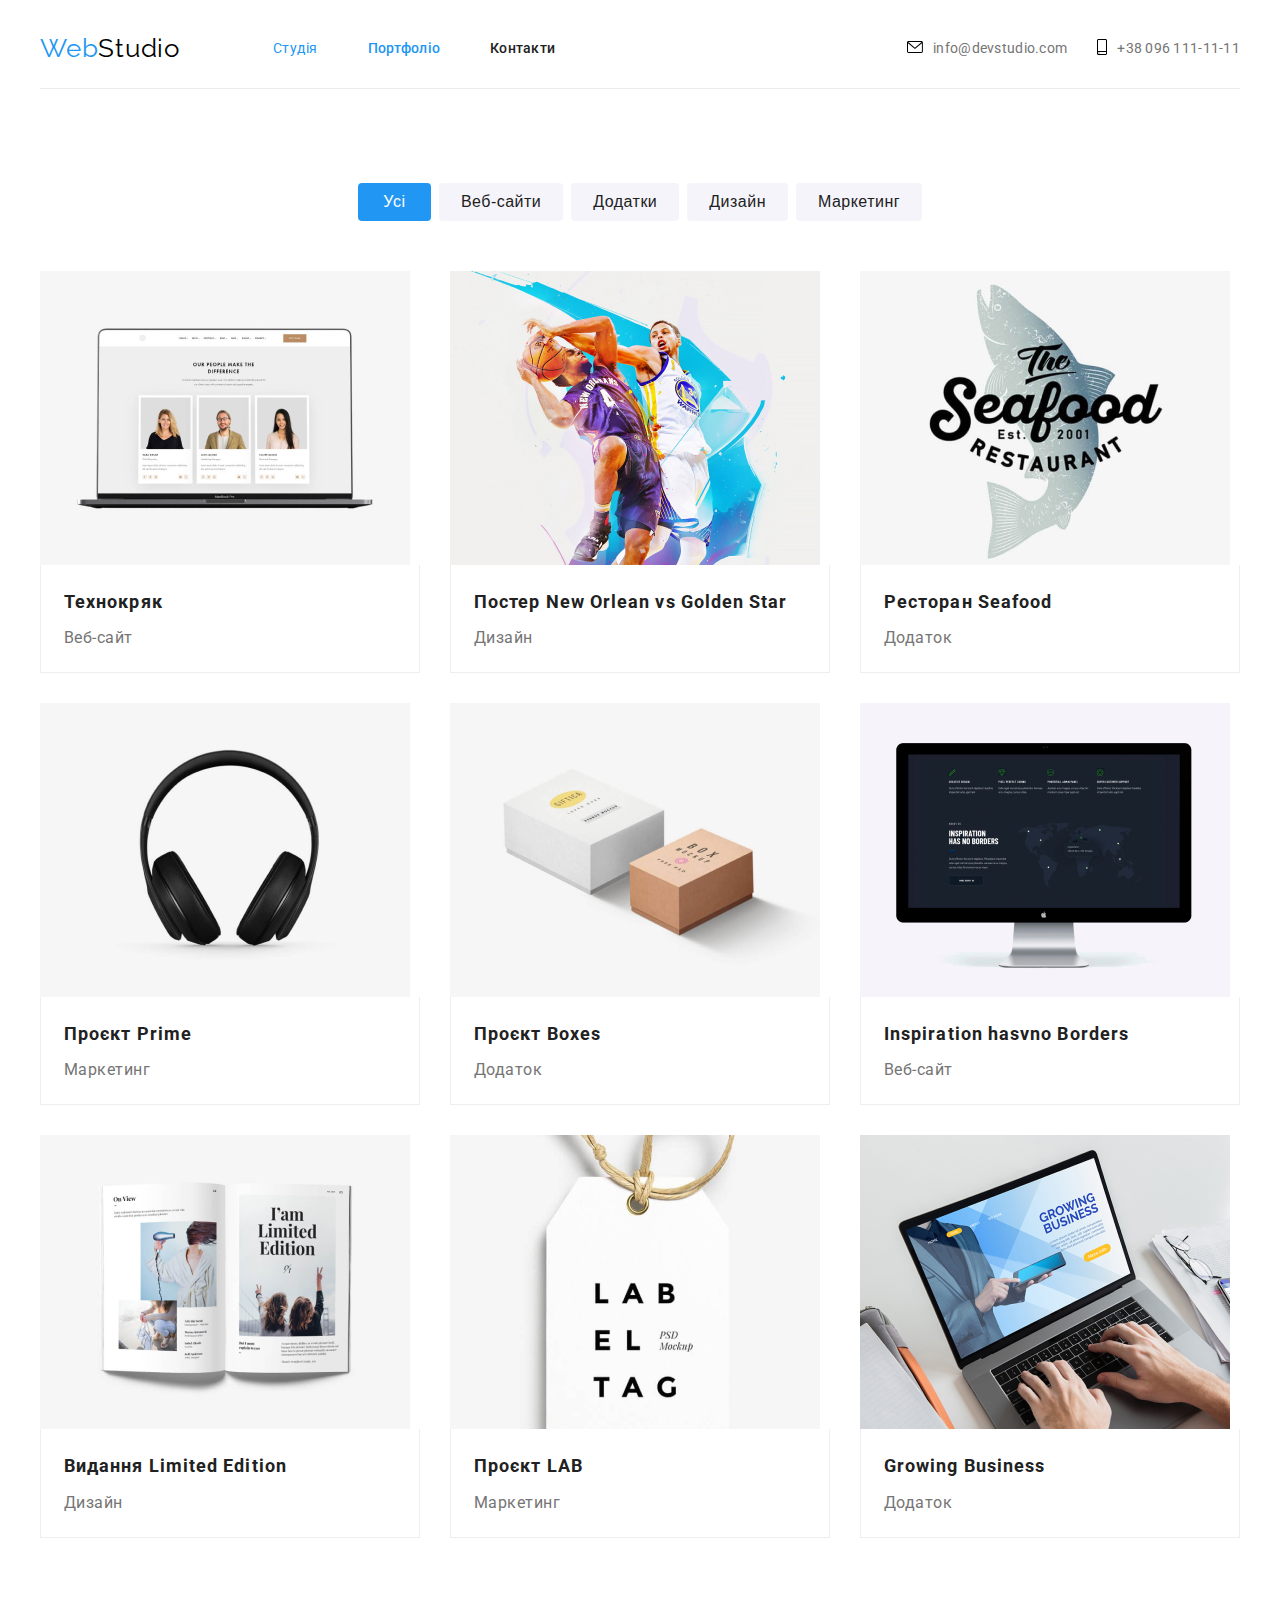
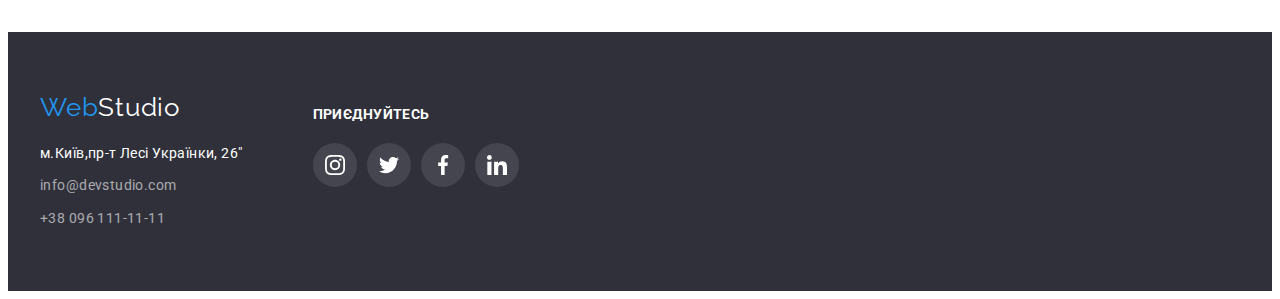
==== portfolio.html @ ac688791 "3" ====
<!DOCTYPE html>
<html lang="en">
<head>
    <meta charset="UTF-8">
    <meta http-equiv="X-UA-Compatible" content="IE=edge">
    <meta name="viewport" content="width=device-width, initial-scale=1.0">
    <title>Document</title>
<link rel="preconnect" href="https://fonts.googleapis.com">
<link rel="preconnect" href="https://fonts.gstatic.com" crossorigin>
<link href="https://fonts.googleapis.com/css2?family=Raleway:wght@700&family=Roboto:wght@400;500;700;900&display=swap"
    rel="stylesheet">
    <link rel="stylesheet" href="https://cdnjs.cloudflare.com/ajax/libs/modern-normalize/1.1.0/modern-normalize.min.css" integrity="sha512-wpPYUAdjBVSE4KJnH1VR1HeZfpl1ub8YT/NKx4PuQ5NmX2tKuGu6U/JRp5y+Y8XG2tV+wKQpNHVUX03MfMFn9Q==" crossorigin="anonymous" referrerpolicy="no-referrer" />
    <link rel="stylesheet" href="css/styles.css">
</head>
<body>
    <header>
        <div class="container">
        <nav class="site-nav">
          <a class="logo" href="./index.html" rel="home">Web<span>Studio</span></a>
          <ul class="menu">
            <li class="iten">
              <a class="text studia" href="./index.html">Студія</a>
            </li>
            <li class="iten" >
              <a class="page portf" href="./portfolio.html">Портфоліо</a>
            </li>
            <li class="iten">
              <a class="page" href="./">Контакти</a>
            </li>
          </ul>
        <ul class="сontaсt">
          <li class="contact-item">
            <div class="contacts">
            <a class="contact-link" href="http://" target="_blank" rel="noopener noreferrer">
           <svg class="contact-icon" width="16" height="12">
             <use href="./images/icons.svg#icon-envelope-hover"></use>
            </svg>
            </a>
            
          <a class="mail" href="mailto:info@devstudio.com">info@devstudio.com</a>
            </div>
        </li>
          <li class="contact-item">
            <div class="contacts">
            <a class="contact-link" href="http://" target="_blank" rel="noopener noreferrer">
           <svg class="contakt-icon" width="10" height="16">
             <use href="./images/icons.svg#icon-smartphone"></use>
            </svg>
            </a>
            <a class="tel" href="tel:+380961111111">+38 096 111-11-11</a>
            </div>
          </li>

       
        </ul>
        </nav>
        </div>
      </header>
<main>
    <section class="section">
        <div class="container">
         <h1 class="visually-hidden">Послуги</h1>
         <ul class="bt">
        <li class="btns"><button class="btn-group all "type="button">Усі</button></li>
        <li class="btns"><button class="btn-group other" type="button">Веб-сайти</button></li>
        <li class="btns"><button class="btn-group other" type="button">Додатки</button></li>
        <li class="btns"><button class="btn-group other" type="button">Дизайн</button></li>
        <li class="btns"><button class="btn-group other" type="button">Маркетинг</button></li>
        </ul>
         <ul class="project">
               <li class="blok"> 
                <a class="main-foto" href=""><img src="./images-portfolio/img1.jpg" alt="картинка1" width="370" height="294">
                <div class="poster"> 
                <h2 class="project-name">Технокряк</h2>
                <p class="project-deal">Веб-сайт</p>
              </div>
               </a>
               </li>

                <li class="blok">
                <a class="main-foto" href=""><img src="./images-portfolio/img2.jpg" alt="картинка2" width="370" height="294">
                <div class="poster">
                <h2 class="project-name">Постер New Orlean vs Golden Star</h2>
                 <p class="project-deal">Дизайн</p>
                </div>
              </a>
                </li>

                <li class="blok">
                <a class="main-foto" href=""><img src="./images-portfolio/img3.jpg" alt="картинка3" width="370" height="294">
                 <div class="poster">
                <h2 class="project-name">Ресторан Seafood</h2>
                 <p class="project-deal">Додаток</p>
                </div>
              </a>
                </li>
          
                <li class="blok">
                <a class="main-foto" href=""><img src="./images-portfolio/img4.jpg" alt="картинка4" width="370" height="294">
                  <div class="poster">
                  <h2 class="project-name">Проєкт Prime</h2>
                 <p class="project-deal">Маркетинг</p>
                </div> 
              </a>
                </li>
                <li class="blok">
                
                 <a class="main-foto" href=""><img src="./images-portfolio/img5.jpg" alt="картинка5" width="370" height="294">
                 <div class="poster">
                 <h2 class="project-name">Проєкт Boxes</h2>
                <p class="project-deal">Додаток</p>
              </div> 
            </a>
                </li>
                <li class="blok">
                <a class="main-foto" href=""><img src="./images-portfolio/img6.jpg" alt="картинка6" width="370" height="294">
                <div class="poster"> 
                <h2 class="project-name">Inspiration hasvno Borders </h2>
                 <p class="project-deal">Веб-сайт</p>
                </div> 
              </a>
              </li>
                <li class="blok">
                <a class="main-foto" href=""><img src="./images-portfolio/img7.jpg" alt="картинка7" width="370" height="294">
                <div class="poster"> 
                <h2 class="project-name">Видання Limited Edition</h2>
                 <p class="project-deal">Дизайн</p>
                </div> 
              </a>
                </li>
                
                <li class="blok">
                <a class="main-foto" href=""><img src="./images-portfolio/img8.jpg" alt="картинка8" width="370" height="294">
                <div class="poster">
                <h2 class="project-name">Проєкт LAB</h2>
                 <p class="project-deal">Маркетинг</p>
                </div> 
              </a>
                </li>

                <li class="blok">
                 <a class="main-foto" href=""><img src="./images-portfolio/img9.jpg" alt="картинка9" width="370" height="294">
                 <div class="poster">
                 <h2 class="project-name">Growing Business</h2>
                 <p class="project-deal">Додаток</p>
                </div> 
              </a>
                </li>
            </ul>
        </div>
    </section>
</main>
<footer class="page-footer">
  <div class="container block-footer">
    <div>
    <a class="logo-f" href="./index.html" rel="home">Web<span>Studio</span></a>
   <ul class="feedback">
    <li class="footer-feedback"><a class="map" href="./https://www.google.com/maps">м.Київ,пр-т Лесі Українки, 26"</a></li>
    <li class="footer-feedback"><a class="f-mail" href="mailto:info@devstudio.com">info@devstudio.com</a></li>
    <li class="footer-feedback"><a class="f-tel" href="tel:+380961111111">+38 096 111-11-11</a></li>
  </ul>
</div>
  <div class="footer-icons">
    <h4 class="footer-header">ПРИЄДНУЙТЕСЬ</h4>
  <ul class="f-links">
    <li class="footer-item">
      <a class="footer-link" href="http://instagram.com" target="_blank" rel="noopener noreferrer">
     <svg class="footer-icon" width="20" height="20">
       <use href="./images/icons.svg#icon-instagram"></use>
      </svg>
      </a>
     </li>
     <li class="footer-item">
       <a class="footer-link" href="http://instagram.com" target="_blank" rel="noopener noreferrer">
      <svg class="footer-icon" width="20" height="20">
        <use href="./images/icons.svg#icon-twitter"></use>
       </svg>
       </a>
      </li>
      <li class="footer-item">
       <a class="footer-link" href="http://instagram.com" target="_blank" rel="noopener noreferrer">
      <svg class="footer-icon" width="20" height="20">
        <use href="./images/icons.svg#icon-facebook"></use>
       </svg>
       </a>
      </li>
      <li class="footer-item">
       <a class="footer-link" href="http://instagram.com" target="_blank" rel="noopener noreferrer">
      <svg class="footer-icon" width="20" height="20">
        <use href="./images/icons.svg#icon-linkedin"></use>
       </svg>
       </a>
      </li>
  </ul>
</div>
</div>
  
  </footer>
</body>
</html>
---- css/styles.css ----
:root{
    --primary-text-color:#757575;
    --title-text-color:#212121;
    --accent-color:#2196f3;
    --primary-bg-color:#fff;
    --btn-bg-color:#188CE8;
    --border-color: #eeeeee;
}
body {
    font-family: 'Roboto', sans-serif;
    color: var(--primary-text-color);
    font-size: 14px;
    letter-spacing: 0.03em;
    background-color: var(--primary-bg-color);
}
ul{
    list-style: none;
    margin: 0;
    padding: 0;
}
a {
    text-decoration: none;
    margin: 0;
    padding: 0;
    color: inherit;
}
h1, h2, h3, h4, p{
    margin: 0;
}
img{
    display: block;
    max-width: 100%;
    height: auto;
}
.container{
width: 1200px;
padding-left: 15px;
padding-right: 15px;
margin-left: auto;
margin-right: auto;
}
.section{
    padding-top: 94px;
    padding-bottom: 94px;

}

.site-nav{
    display: flex;
    align-items: center;
    border-bottom: 1px solid #ececec;
}

.menu {
    display: flex;
    margin-left: 93px;
    padding-inline-start: 0px;

}
.menu .iten:not(:last-child)
{
    margin-right: 50px;
}

.logo{
    display: inline-block;
    padding-top: 24px;
    padding-bottom: 24px;


    font-family: 'Raleway', sans-serif; 
    color:var(--accent-color);
    font-size: 26px;
    text-decoration: none;
    letter-spacing: 0.03em;
}
.logo span {
  color:#000;
}

.menu  .page{
    display: block;
   font-weight: 500;
    color: var(--title-text-color);
    letter-spacing: 0.02em;
    padding-top: 32px;
    padding-bottom: 32px;
}

.page:focus, 
.page:hover {
    color: var(--accent-color);

} 

.menu .text{
    display: block;
    color:var(--accent-color);
    padding-top: 32px;
    padding-bottom: 32px;
   
}
.сontaсt {
    display: flex;
    justify-content: flex-end;
    letter-spacing: 0.02em;
    color: var(--primary-text-color);
    margin-left: auto;
}

.contacts{
    display: flex;
    justify-content: center;
    align-items: center;
    gap: 10px;
}
.contact-item:not(:last-child){
    margin-right: 30px;
    }
 .contact-link:hover{
        fill:var(--btn-bg-color);
    }


.mail{
    color: var(--primary-text-color);
    padding-top: 32px;
    padding-bottom: 32px;
}
.tel {
 color:var(--primary-text-color) ;
 padding-top: 32px;
    padding-bottom: 32px;

}
.mail:hover,
.mail:focus{
    color: var(--accent-color);
}
.tel:hover,
.tel:focus{
    color: var(--accent-color);
}

   
.hero {
 text-align: center;
 margin-top: auto;
 padding-top: 200px;
 padding-bottom: 200px;
 width: 1600px;
 height: 100%;
 margin-left: auto;
 margin-right: auto;
 background-image: linear-gradient( rgba(47, 48, 58, 0.4), rgba(47, 48, 58, 0.4)),
url(../images/mainfon.jpg); 

background-repeat: no-repeat;
background-position: center;
background-color: #2f303A;
background-size: cover;
}


.hero-title {
 color:var(--primary-bg-color);
 font-size: 44px;
 font-weight: 900;
 letter-spacing: 0.06em;
 line-height: 1.5;
 margin-right: 0px;
 margin-bottom: 30px;
 width: 696px;
margin-left: auto;
margin-right: auto;
}
.button{
text-align: center;
padding: 10px 32px;
background-color: var(--accent-color);
color: var(--primary-bg-color);
font-size: 16px;
font-weight: 700;
letter-spacing: 0.06em;
line-height: 1.9;
border-radius: 4px;
border: 0;
cursor: pointer;
box-shadow: 0px 4px 4px rgba(0, 0, 0, 0.15);

}
.button:focus, 
.button:hover{
    color: var(--primary-bg-color);
    background-color: var(--btn-bg-color);
}
.visually-hidden {
    position: absolute;
    white-space: nowrap;
    width: 1px;
    height: 1px;
    overflow: hidden;
    border: 0;
    padding: 0;
    clip: rect(0 0 0 0);
    clip-path: inset(50%);
    margin: -1px;
}

.details{
    display: flex;
    justify-content: center;
    align-items: center;
    gap: 30px;
    margin-bottom: 30px;
}

.details-link{
    display: flex;
    justify-content: center;
    align-items: center;
    width: 270px;
    height: 120px;
     background-color:  #f5f4fa;
     border-radius: 4px;
     
}

.work-list{
    display: flex;
    flex-direction: row;
    margin-top: 0;
    margin-bottom: 0;
}

.work-list .title{
    color:var(--title-text-color);
    font-size: 14px;
    font-weight: 700;
    letter-spacing: 0.03em;
    line-height: 1.2;
    padding-bottom: 10px;
    margin-top: 0;
    margin-bottom: 0;
}
.feature{
    width: 270px;
}
.work-list .essence {
    font-weight: 400;
    line-height: 1.7;
}
.feature:not(:last-child){
margin-right: 30px;
}
.skills{
    text-align: center;
    color: var(--title-text-color);
    font-size: 36px;
    font-weight: 700;
    letter-spacing: 0.03em;
    line-height: 1.2;
    margin-top: 0px;
    margin-bottom: 50px;

}
.specialists {
    text-align: center;
    color: var(--title-text-color);
    font-size: 36px;
    font-weight: 700;
    letter-spacing: 0.03em;
    line-height: 1.2;
    margin-top: 0px;
    margin-bottom: 50px;
}

.foto{
    display: flex;
    margin-top: 0px;
    margin-bottom: 0px;
    padding-inline-start: 0px;
    
}


.foto-img:not(:last-child)
{ 
    margin-right: 30px;
}
.group{
display: flex;
     }

 .teams{
    background-color: #f5f4fa;
}
.team {
    background-color: var(--primary-bg-color);
    box-shadow: 0px 1px 3px rgba(0, 0, 0, 0.12), 0px 1px 1px rgba(0, 0, 0, 0.14), 0px 2px 1px rgba(0, 0, 0, 0.2);
    border-radius: 0px 0px 4px 4px;
}
.team:not(:last-child){
    margin-right: 30px;
}
.team-picture{
    
    margin-bottom: 30px;
}
.name {
    color: var(--title-text-color);
    font-size: 16px;
    font-weight: 500;
    letter-spacing: 0.03em;
    line-height: 1.2;
    margin-bottom: 10px;
    text-align: center;
}
.activity{
    font-size: 16px;
    font-weight: 400;
    line-height: 1.2;
    text-align: center;
    margin-bottom: 16px;
}
.socials{
    display: flex;
    justify-content: center;
    align-items: center;
    gap: 10px;
    margin-bottom: 30px;
}

.socials-link{
    display: flex;
    justify-content: center;
    align-items: center;
    width: 44px;
    height: 44px;
     background-color:  var(--primary-bg-color);
     border-radius: 50%;
}
.socials-item{
   
}
.socials-link:hover{
    background-color:var(--btn-bg-color);
}
.socials-link:hover .socials-icon{
    fill: var(--primary-bg-color);
}
    


.socials-icon{
    fill: #afb1b8;
}
.customers{
    text-align: center;
    color: var(--title-text-color);
    font-size: 36px;
    font-weight: 700;
    letter-spacing: 0.03em;
    line-height: 1.2;
    margin-top: 0px;
    margin-bottom: 50px;
}
.our-customers{
    display: flex;
    justify-content: center;
    align-items: center;
    gap: 30px;
}
.customer-box{
    display: flex;
    justify-content: center;
    align-items: center;
    width: 170px;
    height: 92px;
    border: 1px solid #afb1b8;
    border-radius: 4px;
}
.customer-link{
   display: flex;
   justify-content: center;
   align-items: center;
    width: 106px;
    height: 60px;
     background-color: #fff;
     }


     .customer-box:hover,
     .customer-box:focus {
        border-color: var(--accent-color);
        cursor: pointer;
    }
    .customer-box:hover .customer-link .customer-icon{
        fill: var(--accent-color);
    }
    .customer-icon{
        fill: #afb1b8;
    }





.page-footer {

   background-color: #2f303A;

}

 .block-footer{
    display: flex;
    justify-content: left;
    align-items: center;
    gap: 70px;
}
.page-footer .feedback {
    letter-spacing: 0.03em;
    line-height: 1.7;
    padding-bottom: 60px;
}
.page-footer .feedback:hover {
    color:var(--accent-color);
}
.container .logo-f{
font-family: 'Raleway', sans-serif;
    color: var(--accent-color);
    font-size: 26px;
    letter-spacing: 0.03em;
    padding-top: 60px;
    display:inline-flex;
    margin-bottom: 20px;

}
.logo-f span{
    color: var(--primary-bg-color);
}
.page-footer .map {
     color: var(--primary-bg-color);
     padding-inline-start: 0px;
     margin-top: 20px;
}

.f-mail:hover,
.f-mail:focus{
    color: var(--accent-color);
}
.f-tel:hover,
.f-tel:focus{
    color: var(--accent-color);
}

.footer-feedback:not(:last-child){
    margin-bottom: 9px;
}
.f-mail{
    color: rgba(255, 255, 255, 0.6);
}
.f-tel{
    color: rgba(255, 255, 255, 0.6);
margin-left: 0px;
}

.footer-header{
    text-align: left;
    color: var(--primary-bg-color);
    font-size: 14px;
    font-weight: 700;
    letter-spacing: 0.03em;
    line-height: 1.2;
    margin-bottom: 20px;
}
.footer-icons{
    display: block;
    justify-content: center;
}
.f-links{
    display: flex;
    justify-content: left;
    align-items: center;
    gap: 10px;
    margin-bottom: 30px;
}

.footer-link{
    display: flex;
    justify-content: center;
    align-items: center;
    width: 44px;
    height: 44px;
     background-color: rgba(255, 255, 255, 0.1);
     border-radius: 50%;}

.footer-icon{
    fill: #fff
}
.footer-link:hover{
    background-color:var(--btn-bg-color);
}



<!--portfolio-->





.menu .studia{
    color: var(--title-text-color);
}
.menu .portf{
    color: var(--accent-color);
}
.bt{
    display: flex;
    margin-bottom: 50px;
    justify-content: center;
}
 .btns:not(:last-child){
    margin-right: 8px;
}
.btn-group{
    background-color: #f5f4fa;
    letter-spacing: 0.03em;
    font-size: 16px;
    color: var(--title-text-color);
    line-height: 26px;
     display: flex;
     text-align: center;
     border-radius: 4px;
     padding: 6px 22px;
     border:0px;
     cursor: pointer;
    
}

.other:focus,
.other:hover{
    color: var(--primary-bg-color);
    background-color:#188CE8 ;
    filter: drop-shadow(0px 4px 4px rgba(0, 0, 0, 0.25));
}

 .all{
    display: inline-block;
    background-color: var(--accent-color);
    color: var(--primary-bg-color);
    min-width: 73px;
    padding: 6px 25px;
    
}
.all:focus,
.all:hover {
    color:#188CE8 ;
    background-color: var(--primary-bg-color) ;
    filter: drop-shadow(0px 4px 4px rgba(0, 0, 0, 0.25));

}
.project{
    display: flex;
    flex-wrap: wrap;
    gap:30px
}
 .blok {
     width: calc((100% - 30px*2) / 3);
}

.main-foto{
    display: block;
    max-width: 100%;
    height:auto;
}

.poster{
    border-bottom: 1px solid var(--border-color);
    border-left: 1px solid var(--border-color);
    border-right: 1px solid var(--border-color);
    padding-left: 23px;
    padding-top: 20px;
    padding-bottom: 19px;
}
.project-name {
    letter-spacing: 0.06em;
    font-size: 18px;
    color: var(--title-text-color);
    font-weight: 700;
    line-height: 1.9;
    margin-bottom: 4px;
}
.project-deal {
    font-size: 16px;
    color: var(--primary-text-color);
    letter-spacing:0.03em ;
    line-height: 30px;
}
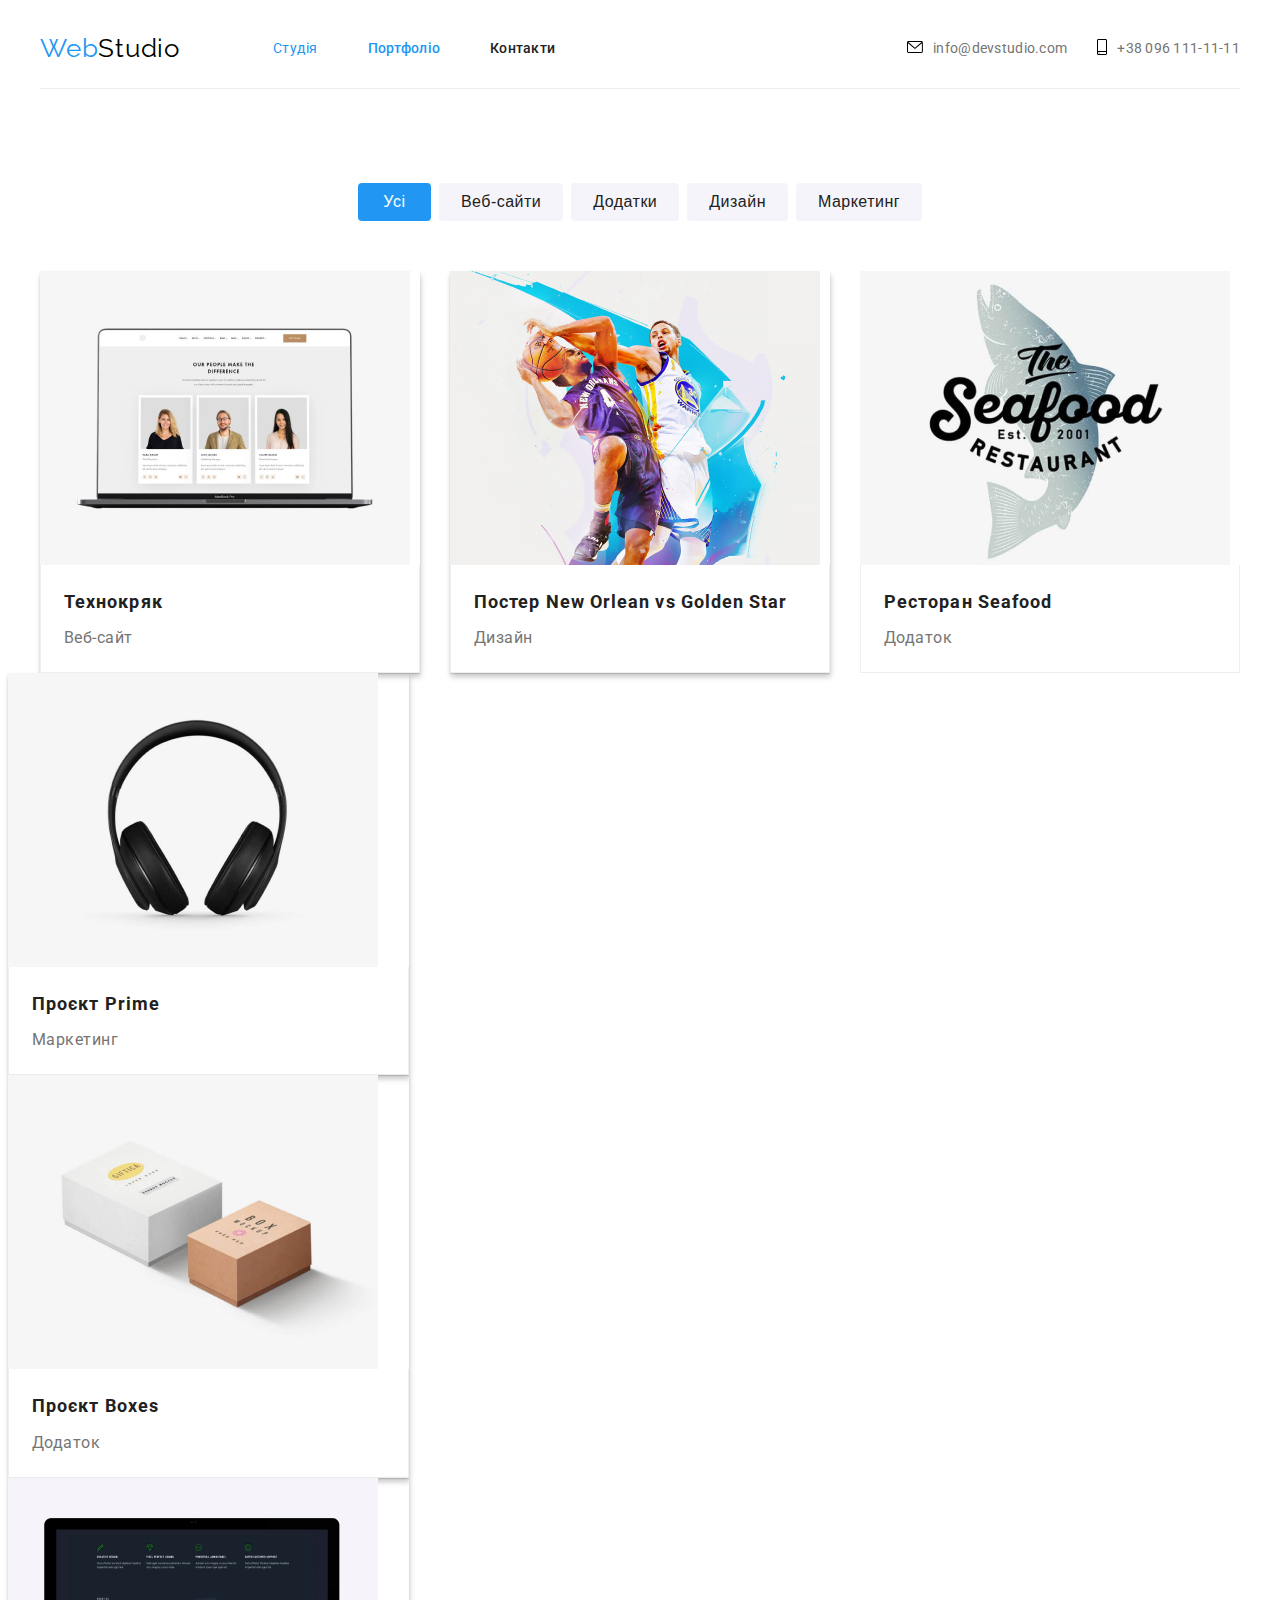
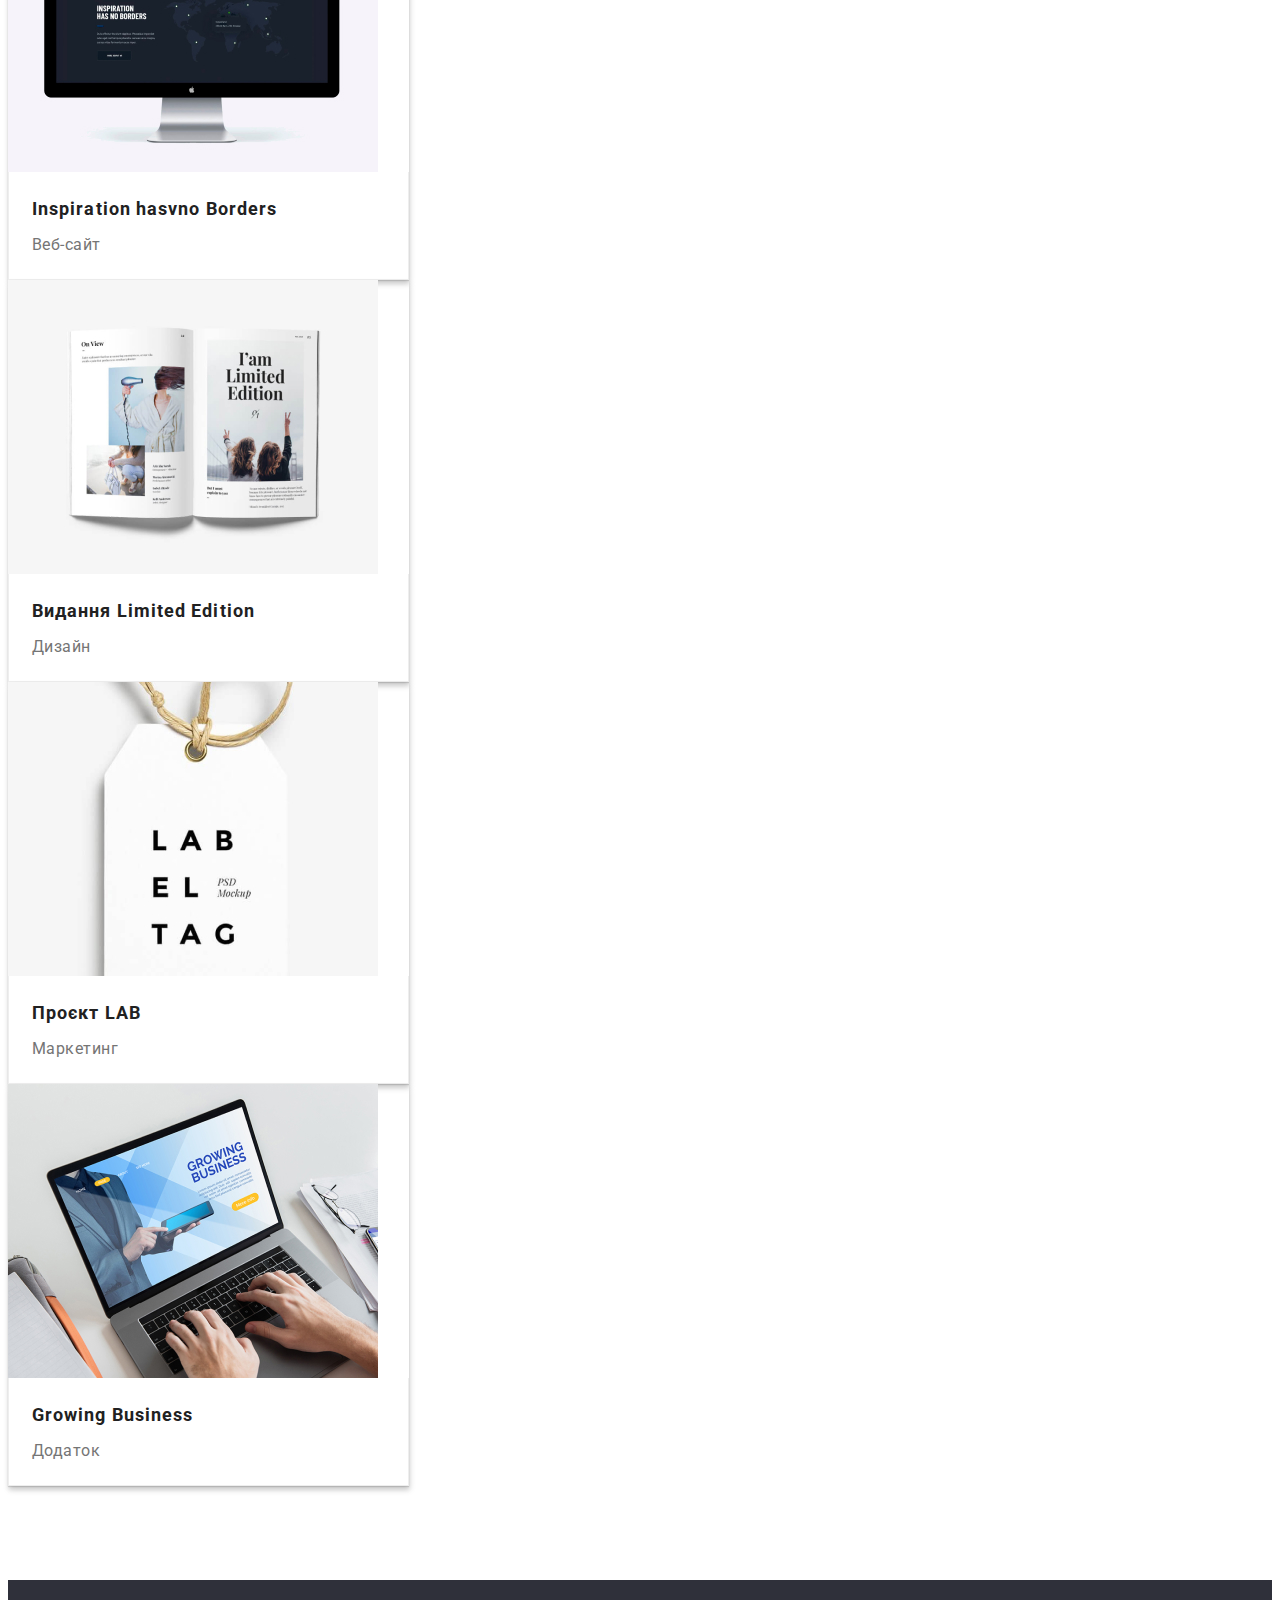
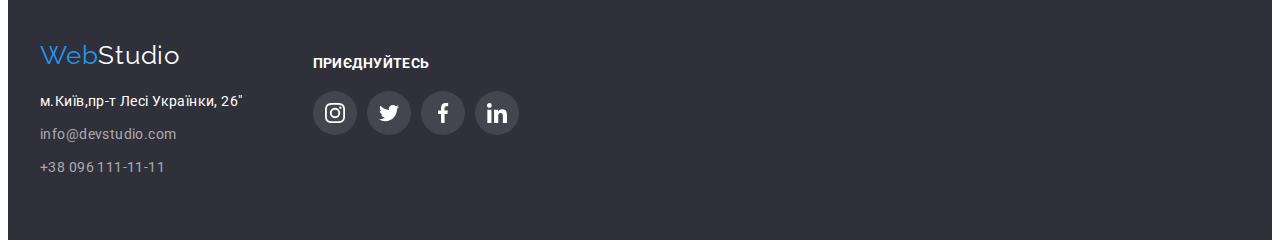
==== commit c58e95a8: "2" ====
--- a/portfolio.html
+++ b/portfolio.html
@@ -68,83 +68,101 @@
         <li class="btns"><button class="btn-group other" type="button">Маркетинг</button></li>
         </ul>
          <ul class="project">
-               <li class="blok"> 
+               <li class="bloс"> 
+                <div class="shadow">
                 <a class="main-foto" href=""><img src="./images-portfolio/img1.jpg" alt="картинка1" width="370" height="294">
                 <div class="poster"> 
                 <h2 class="project-name">Технокряк</h2>
                 <p class="project-deal">Веб-сайт</p>
               </div>
                </a>
+              </div>
                </li>
 
-                <li class="blok">
+                <li class="bloс">
+                <div class="shadow">
                 <a class="main-foto" href=""><img src="./images-portfolio/img2.jpg" alt="картинка2" width="370" height="294">
                 <div class="poster">
                 <h2 class="project-name">Постер New Orlean vs Golden Star</h2>
                  <p class="project-deal">Дизайн</p>
                 </div>
               </a>
-                </li>
-
-                <li class="blok">
+            </div>
+                </li>
+
+                <li class="bloс">
+                  <div class="shadow"></div>
                 <a class="main-foto" href=""><img src="./images-portfolio/img3.jpg" alt="картинка3" width="370" height="294">
                  <div class="poster">
                 <h2 class="project-name">Ресторан Seafood</h2>
                  <p class="project-deal">Додаток</p>
                 </div>
               </a>
+            </div>
                 </li>
           
-                <li class="blok">
+                <li class="bloс">
+                  <div class="shadow">
                 <a class="main-foto" href=""><img src="./images-portfolio/img4.jpg" alt="картинка4" width="370" height="294">
                   <div class="poster">
                   <h2 class="project-name">Проєкт Prime</h2>
                  <p class="project-deal">Маркетинг</p>
                 </div> 
               </a>
-                </li>
-                <li class="blok">
-                
+            </div>
+                </li>
+                <li class="bloс">
+                  <div class="shadow">
                  <a class="main-foto" href=""><img src="./images-portfolio/img5.jpg" alt="картинка5" width="370" height="294">
                  <div class="poster">
                  <h2 class="project-name">Проєкт Boxes</h2>
                 <p class="project-deal">Додаток</p>
               </div> 
             </a>
-                </li>
-                <li class="blok">
+                  </div>
+                </li>
+                
+                <li class="bloс">
+                  <div class="shadow">
                 <a class="main-foto" href=""><img src="./images-portfolio/img6.jpg" alt="картинка6" width="370" height="294">
                 <div class="poster"> 
                 <h2 class="project-name">Inspiration hasvno Borders </h2>
                  <p class="project-deal">Веб-сайт</p>
                 </div> 
-              </a>
+                </a>
+            </div>
               </li>
-                <li class="blok">
+                <li class="bloс">
+                  <div class="shadow">
                 <a class="main-foto" href=""><img src="./images-portfolio/img7.jpg" alt="картинка7" width="370" height="294">
                 <div class="poster"> 
                 <h2 class="project-name">Видання Limited Edition</h2>
                  <p class="project-deal">Дизайн</p>
                 </div> 
               </a>
+            </div>
                 </li>
                 
-                <li class="blok">
+                <li class="bloс">
+                  <div class="shadow">
                 <a class="main-foto" href=""><img src="./images-portfolio/img8.jpg" alt="картинка8" width="370" height="294">
                 <div class="poster">
                 <h2 class="project-name">Проєкт LAB</h2>
                  <p class="project-deal">Маркетинг</p>
                 </div> 
               </a>
-                </li>
-
-                <li class="blok">
+            </div>
+                </li>
+
+                <li class="bloс">
+                  <div class="shadow">
                  <a class="main-foto" href=""><img src="./images-portfolio/img9.jpg" alt="картинка9" width="370" height="294">
                  <div class="poster">
                  <h2 class="project-name">Growing Business</h2>
                  <p class="project-deal">Додаток</p>
                 </div> 
               </a>
+            </div>
                 </li>
             </ul>
         </div>
--- a/css/styles.css
+++ b/css/styles.css
@@ -566,8 +566,14 @@
     flex-wrap: wrap;
     gap:30px
 }
- .blok {
+ .bloс{
      width: calc((100% - 30px*2) / 3);
+}
+
+
+.shadow{
+    box-shadow: 0px 1px 1px rgba(0, 0, 0, 0.12), 0px 4px 4px rgba(0, 0, 0, 0.06), 1px 4px 6px rgba(0, 0, 0, 0.16);
+
 }
 
 .main-foto{
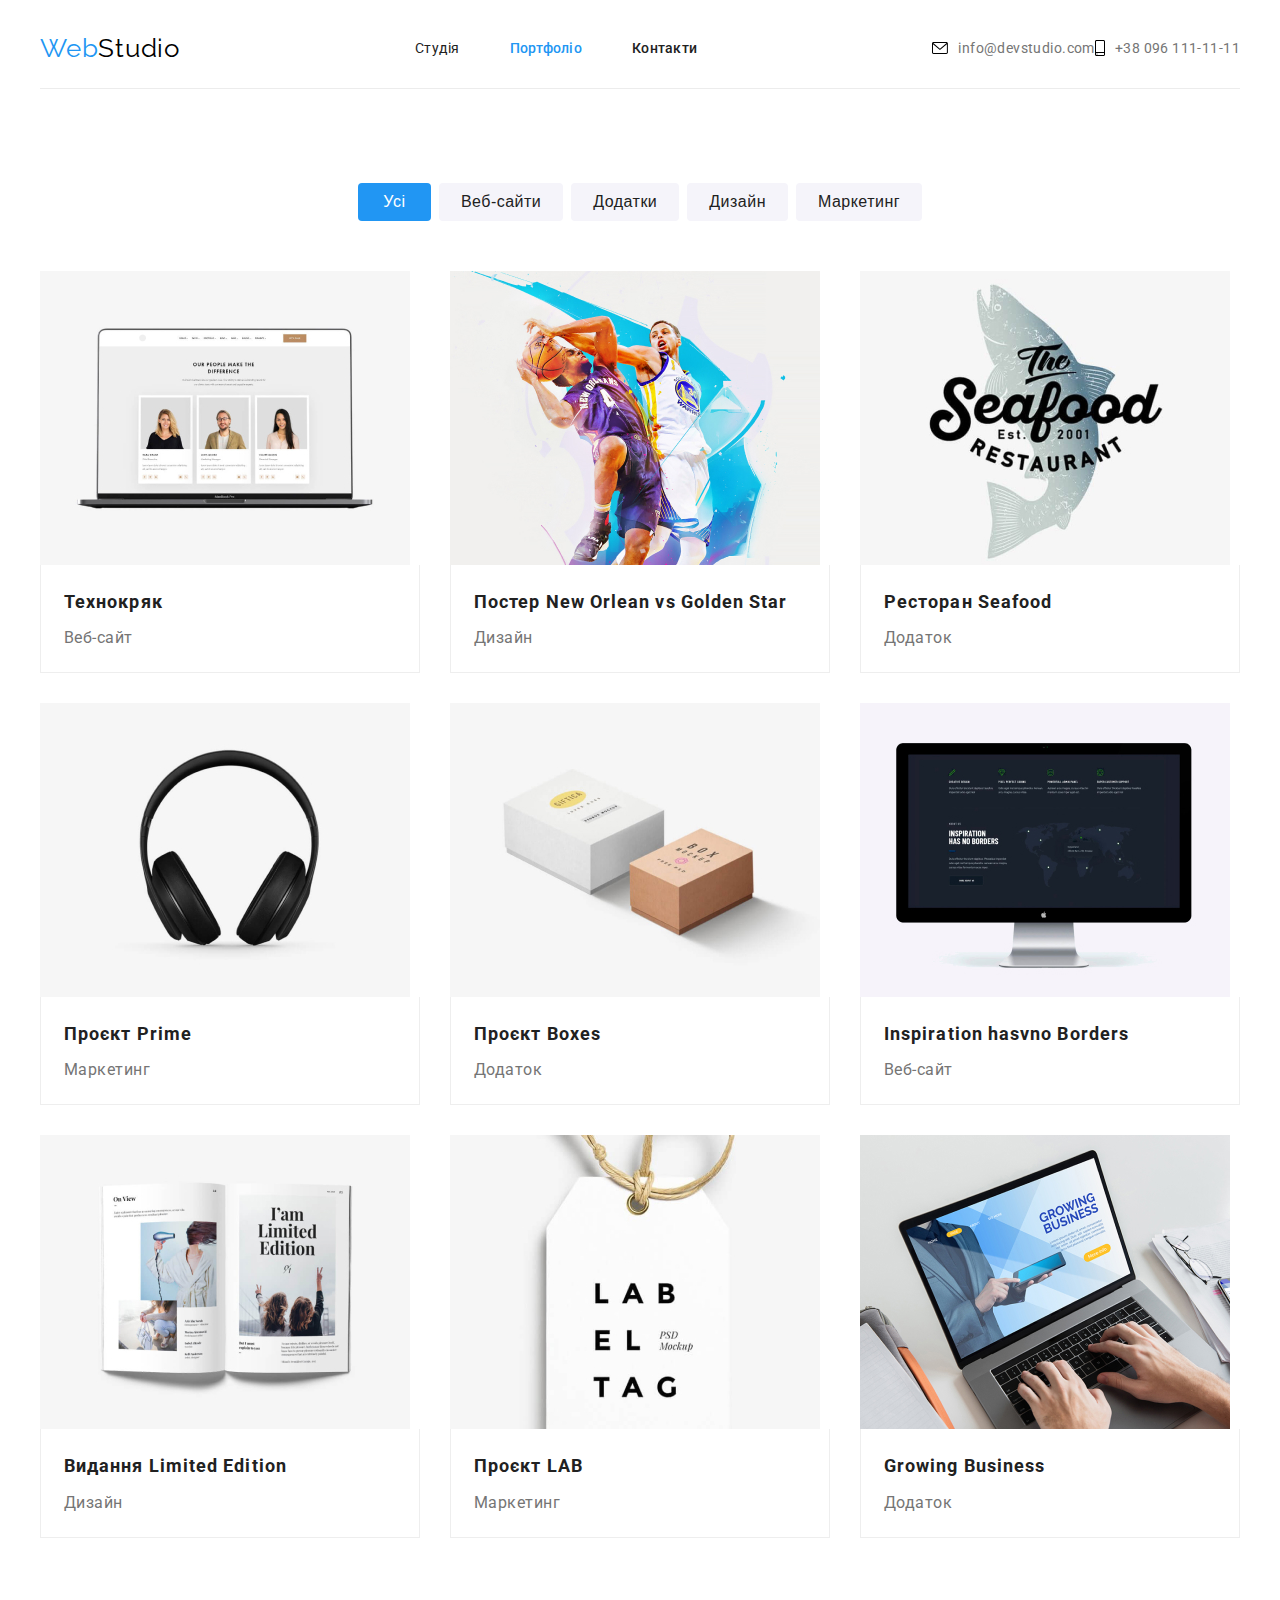
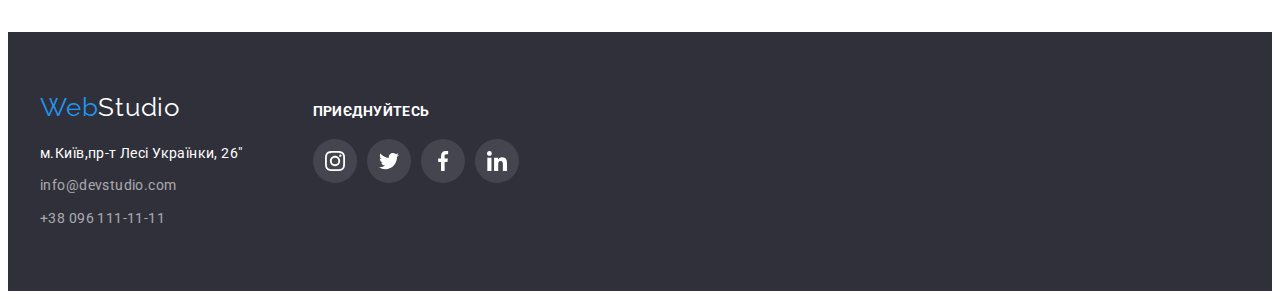
==== commit 6df8be6d: "3" ====
--- a/portfolio.html
+++ b/portfolio.html
@@ -14,7 +14,7 @@
 </head>
 <body>
     <header>
-        <div class="container">
+      <div class="container">
         <nav class="site-nav">
           <a class="logo" href="./index.html" rel="home">Web<span>Studio</span></a>
           <ul class="menu">
@@ -28,33 +28,31 @@
               <a class="page" href="./">Контакти</a>
             </li>
           </ul>
-        <ul class="сontaсt">
+        <ul class="cont">
+         
           <li class="contact-item">
             <div class="contacts">
-            <a class="contact-link" href="http://" target="_blank" rel="noopener noreferrer">
-           <svg class="contact-icon" width="16" height="12">
-             <use href="./images/icons.svg#icon-envelope-hover"></use>
-            </svg>
-            </a>
-            
-          <a class="mail" href="mailto:info@devstudio.com">info@devstudio.com</a>
+             <a class="mail" href="mailto:info@devstudio.com">
+              <svg class="contact-icon" width="16" height="12">
+                <use href="./images/icons.svg#icon-envelope-hover"></use>
+               </svg>
+              info@devstudio.com</a>
             </div>
         </li>
+  
           <li class="contact-item">
             <div class="contacts">
-            <a class="contact-link" href="http://" target="_blank" rel="noopener noreferrer">
-           <svg class="contakt-icon" width="10" height="16">
-             <use href="./images/icons.svg#icon-smartphone"></use>
-            </svg>
-            </a>
-            <a class="tel" href="tel:+380961111111">+38 096 111-11-11</a>
+             <a class="tel" href="tel:+380961111111">
+              <svg class="contact-icon" width="10" height="16">
+                <use href="./images/icons.svg#icon-smartphone"></use>
+               </svg>
+              +38 096 111-11-11</a>
             </div>
           </li>
-
-       
+  
         </ul>
-        </nav>
-        </div>
+      </nav>
+    </div> 
       </header>
 <main>
     <section class="section">
@@ -68,7 +66,7 @@
         <li class="btns"><button class="btn-group other" type="button">Маркетинг</button></li>
         </ul>
          <ul class="project">
-               <li class="bloс"> 
+               <li class="bloc"> 
                 <div class="shadow">
                 <a class="main-foto" href=""><img src="./images-portfolio/img1.jpg" alt="картинка1" width="370" height="294">
                 <div class="poster"> 
@@ -79,7 +77,7 @@
               </div>
                </li>
 
-                <li class="bloс">
+                <li class="bloc">
                 <div class="shadow">
                 <a class="main-foto" href=""><img src="./images-portfolio/img2.jpg" alt="картинка2" width="370" height="294">
                 <div class="poster">
@@ -90,8 +88,8 @@
             </div>
                 </li>
 
-                <li class="bloс">
-                  <div class="shadow"></div>
+                <li class="bloc">
+                  <div class="shadow">
                 <a class="main-foto" href=""><img src="./images-portfolio/img3.jpg" alt="картинка3" width="370" height="294">
                  <div class="poster">
                 <h2 class="project-name">Ресторан Seafood</h2>
@@ -101,7 +99,7 @@
             </div>
                 </li>
           
-                <li class="bloс">
+                <li class="bloc">
                   <div class="shadow">
                 <a class="main-foto" href=""><img src="./images-portfolio/img4.jpg" alt="картинка4" width="370" height="294">
                   <div class="poster">
@@ -111,7 +109,7 @@
               </a>
             </div>
                 </li>
-                <li class="bloс">
+                <li class="bloc">
                   <div class="shadow">
                  <a class="main-foto" href=""><img src="./images-portfolio/img5.jpg" alt="картинка5" width="370" height="294">
                  <div class="poster">
@@ -122,7 +120,7 @@
                   </div>
                 </li>
                 
-                <li class="bloс">
+                <li class="bloc">
                   <div class="shadow">
                 <a class="main-foto" href=""><img src="./images-portfolio/img6.jpg" alt="картинка6" width="370" height="294">
                 <div class="poster"> 
@@ -132,7 +130,7 @@
                 </a>
             </div>
               </li>
-                <li class="bloс">
+                <li class="bloc">
                   <div class="shadow">
                 <a class="main-foto" href=""><img src="./images-portfolio/img7.jpg" alt="картинка7" width="370" height="294">
                 <div class="poster"> 
@@ -143,7 +141,7 @@
             </div>
                 </li>
                 
-                <li class="bloс">
+                <li class="bloc">
                   <div class="shadow">
                 <a class="main-foto" href=""><img src="./images-portfolio/img8.jpg" alt="картинка8" width="370" height="294">
                 <div class="poster">
@@ -154,7 +152,7 @@
             </div>
                 </li>
 
-                <li class="bloс">
+                <li class="bloc">
                   <div class="shadow">
                  <a class="main-foto" href=""><img src="./images-portfolio/img9.jpg" alt="картинка9" width="370" height="294">
                  <div class="poster">
--- a/css/styles.css
+++ b/css/styles.css
@@ -47,13 +47,13 @@
 
 .site-nav{
     display: flex;
+   justify-content: space-between;
     align-items: center;
     border-bottom: 1px solid #ececec;
 }
 
 .menu {
     display: flex;
-    margin-left: 93px;
     padding-inline-start: 0px;
 
 }
@@ -100,46 +100,73 @@
     padding-bottom: 32px;
    
 }
-.сontaсt {
-    display: flex;
-    justify-content: flex-end;
-    letter-spacing: 0.02em;
-    color: var(--primary-text-color);
-    margin-left: auto;
+.cont{
+    display: flex;
+    justify-content: right;
+    align-items: center;
 }
 
 .contacts{
     display: flex;
     justify-content: center;
     align-items: center;
-    gap: 10px;
-}
-.contact-item:not(:last-child){
+}
+.contacts:not(:last-child){
     margin-right: 30px;
     }
  .contact-link:hover{
         fill:var(--btn-bg-color);
     }
 
-
+.contact-icon{
+    margin-right: 10px;
+}
 .mail{
-    color: var(--primary-text-color);
+    display: flex;
+    align-items: center;
+    justify-content: center;
     padding-top: 32px;
     padding-bottom: 32px;
+    color: var(--primary-text-color);
+   
 }
 .tel {
+    display: flex;
+    align-items: center;
+    padding-top: 32px;
+    padding-bottom: 32px;
  color:var(--primary-text-color) ;
- padding-top: 32px;
-    padding-bottom: 32px;
-
-}
-.mail:hover,
+
+
+}
+
 .mail:focus{
     color: var(--accent-color);
 }
-.tel:hover,
+.mail:focus .contact-icon{
+    fill: var(--accent-color);
+}
+
+.mail:hover{
+    color: var(--accent-color);
+}
+.mail:hover .contact-icon{
+    fill: var(--accent-color);
+}
+
+
+
 .tel:focus{
     color: var(--accent-color);
+}
+.tel:focus .contact-icon{
+    fill: var(--accent-color);
+}
+.tel:hover{
+    color: var(--accent-color);
+}
+.tel:hover .contact-icon{
+    fill: var(--accent-color);
 }
 
    
@@ -349,6 +376,12 @@
 .socials-link:hover .socials-icon{
     fill: var(--primary-bg-color);
 }
+.socials-link:focus{
+    background-color:var(--btn-bg-color);
+}
+.socials-link:focus .socials-icon{
+    fill: var(--primary-bg-color);
+}
     
 
 
@@ -377,27 +410,36 @@
     align-items: center;
     width: 170px;
     height: 92px;
-    border: 1px solid #afb1b8;
-    border-radius: 4px;
+   
 }
 .customer-link{
    display: flex;
    justify-content: center;
    align-items: center;
-    width: 106px;
-    height: 60px;
+    width: 100%;
+    height: 100%;
      background-color: #fff;
+     border: 1px solid #afb1b8;
+     border-radius: 4px;
      }
 
 
-     .customer-box:hover,
-     .customer-box:focus {
+     .customer-link:hover {
         border-color: var(--accent-color);
         cursor: pointer;
     }
-    .customer-box:hover .customer-link .customer-icon{
+    .customer-link:hover .customer-icon{
         fill: var(--accent-color);
     }
+
+    .customer-link:focus{
+        border-color: var(--accent-color);
+        cursor: pointer;
+    }
+    .customer-link:focus .customer-icon{
+        fill: var(--accent-color);
+    }
+
     .customer-icon{
         fill: #afb1b8;
     }
@@ -414,8 +456,7 @@
 
  .block-footer{
     display: flex;
-    justify-content: left;
-    align-items: center;
+    align-items: baseline;
     gap: 70px;
 }
 .page-footer .feedback {
@@ -501,6 +542,9 @@
 .footer-link:hover{
     background-color:var(--btn-bg-color);
 }
+.footer-link:focus{
+    background-color: var(--btn-bg-color);
+}
 
 
 
@@ -508,10 +552,14 @@
 
 
 
-
-
-.menu .studia{
-    color: var(--title-text-color);
+.text .studia:hover,
+.text .studia:focus
+{
+    color: var(--accent-color);
+}
+
+ .menu .iten .studia{
+    color: var(--title-text-color)
 }
 .menu .portf{
     color: var(--accent-color);
@@ -566,12 +614,13 @@
     flex-wrap: wrap;
     gap:30px
 }
- .bloс{
+ .bloc{
      width: calc((100% - 30px*2) / 3);
 }
 
 
-.shadow{
+.shadow:hover,
+.shadow:focus{
     box-shadow: 0px 1px 1px rgba(0, 0, 0, 0.12), 0px 4px 4px rgba(0, 0, 0, 0.06), 1px 4px 6px rgba(0, 0, 0, 0.16);
 
 }
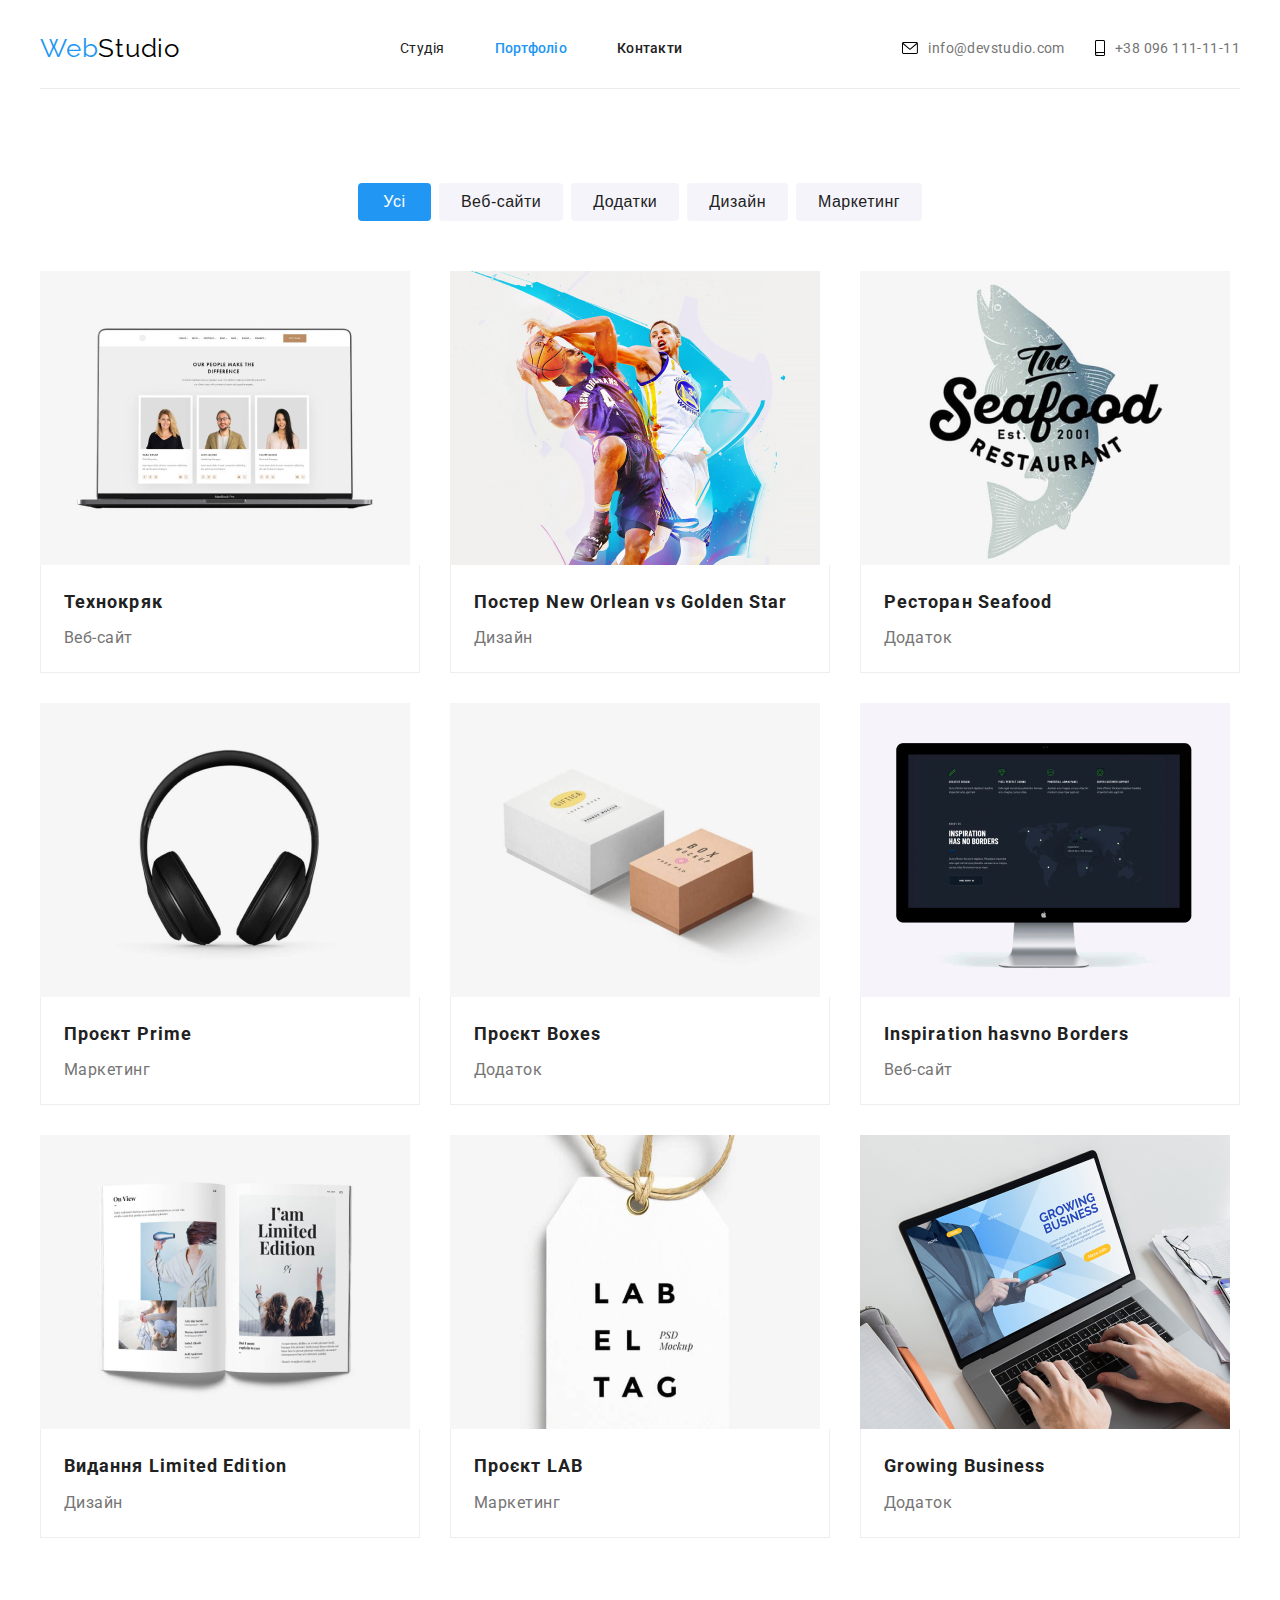
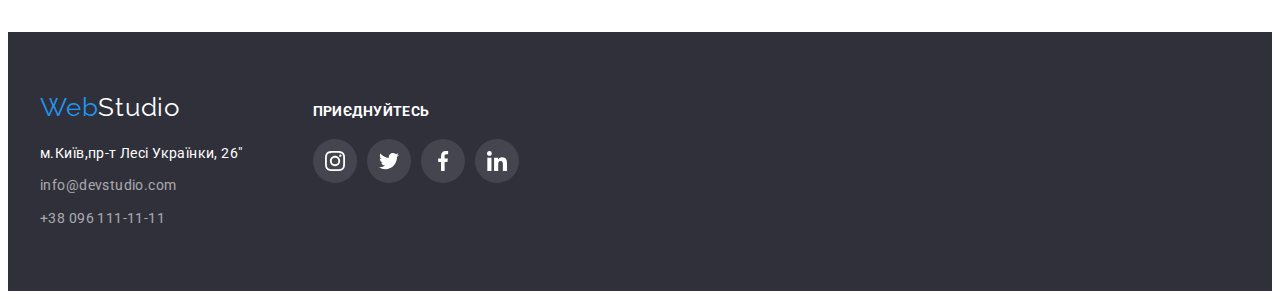
==== commit 19b59147: "Update portfolio.html" ====
--- a/portfolio.html
+++ b/portfolio.html
@@ -30,24 +30,24 @@
           </ul>
         <ul class="cont">
          
-          <li class="contact-item">
-            <div class="contacts">
+          <li class="contacts">
+         
              <a class="mail" href="mailto:info@devstudio.com">
               <svg class="contact-icon" width="16" height="12">
                 <use href="./images/icons.svg#icon-envelope-hover"></use>
                </svg>
               info@devstudio.com</a>
-            </div>
+           
         </li>
   
-          <li class="contact-item">
-            <div class="contacts">
+          <li class="contacts">
+            
              <a class="tel" href="tel:+380961111111">
               <svg class="contact-icon" width="10" height="16">
                 <use href="./images/icons.svg#icon-smartphone"></use>
                </svg>
               +38 096 111-11-11</a>
-            </div>
+          
           </li>
   
         </ul>
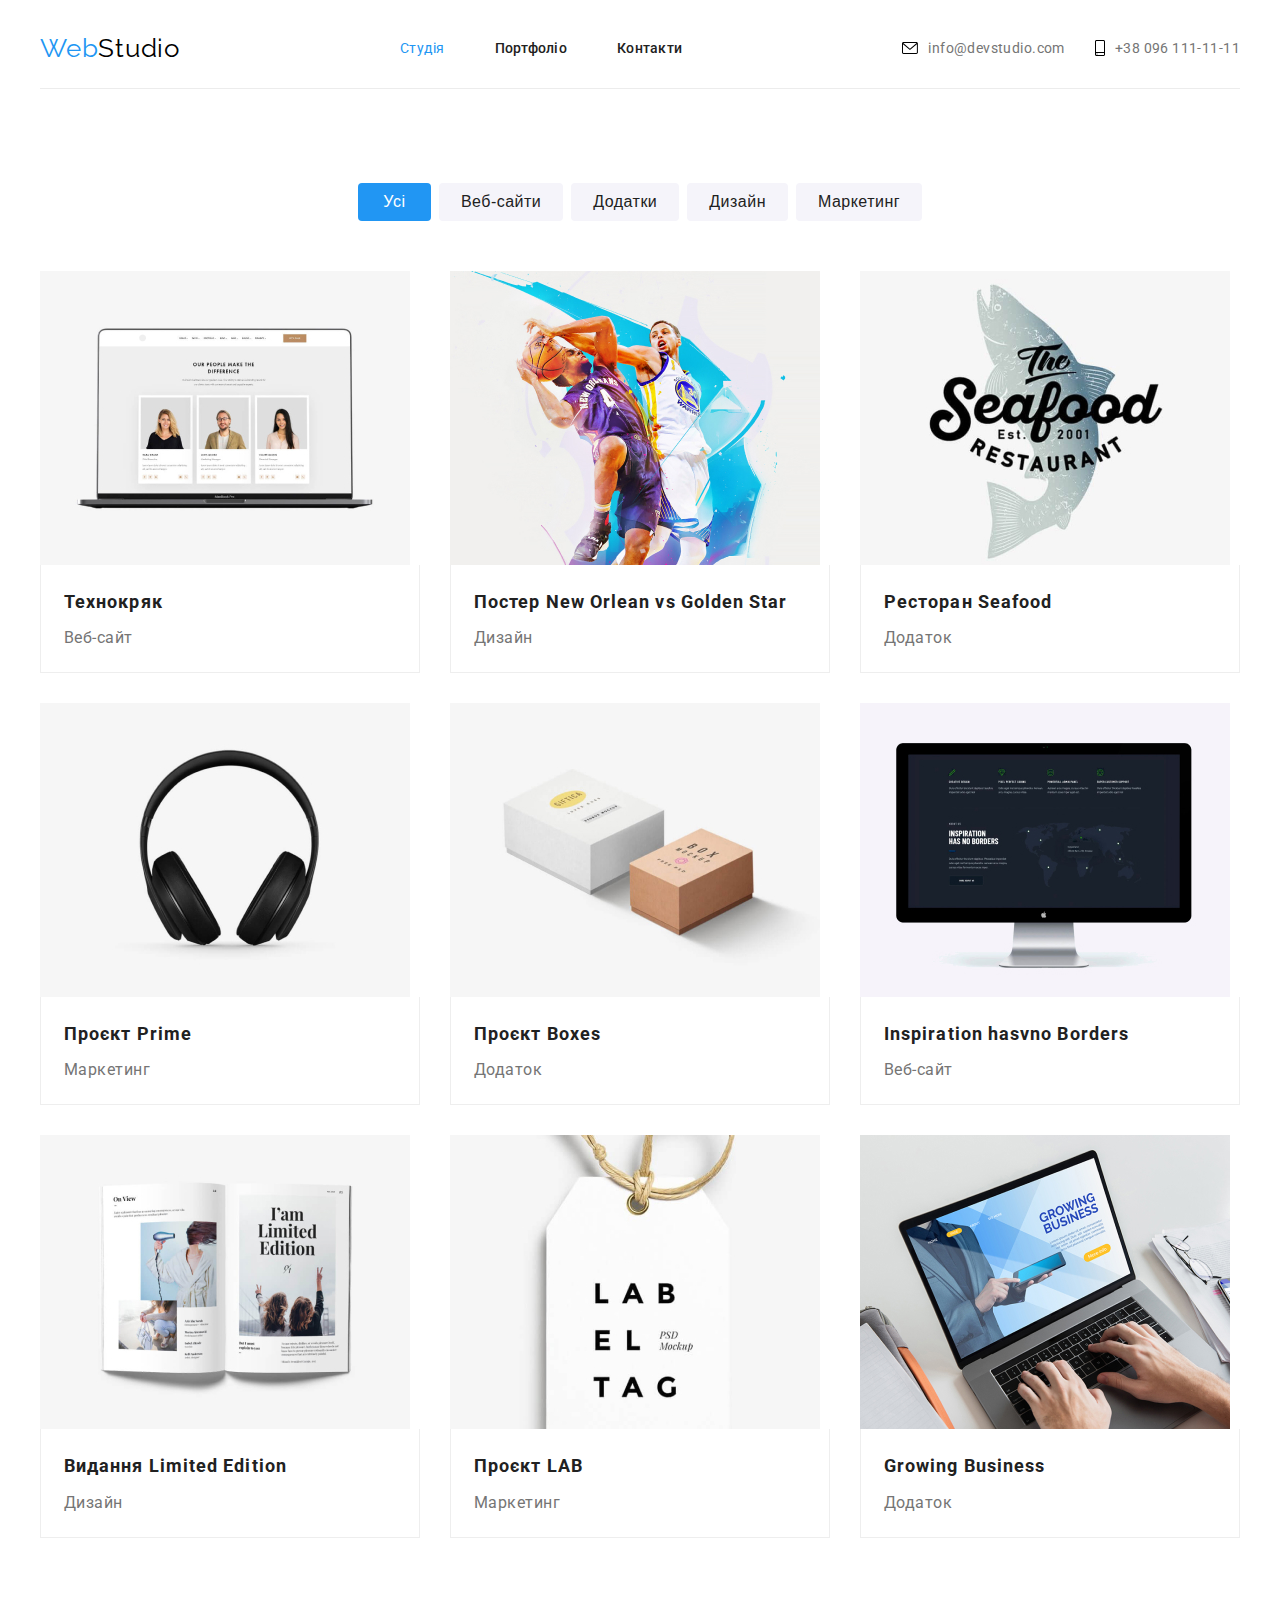
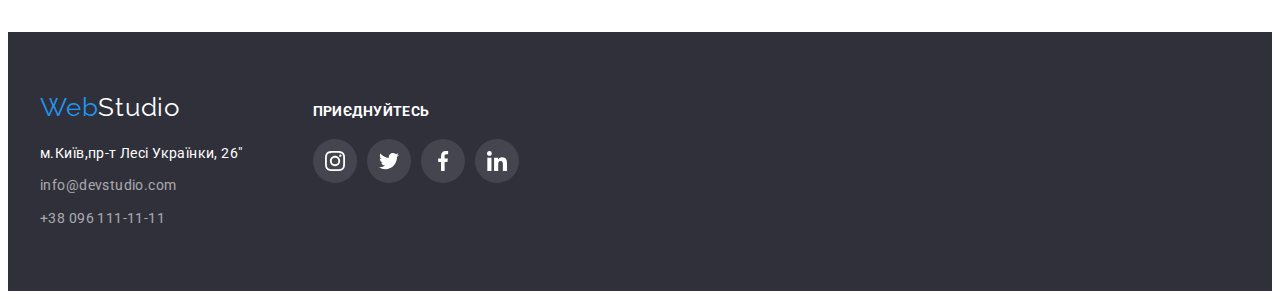
==== commit f9f51b87: "2" ====
--- a/portfolio.html
+++ b/portfolio.html
@@ -19,10 +19,10 @@
           <a class="logo" href="./index.html" rel="home">Web<span>Studio</span></a>
           <ul class="menu">
             <li class="iten">
-              <a class="text studia" href="./index.html">Студія</a>
+              <a class="text" href="./index.html">Студія</a>
             </li>
             <li class="iten" >
-              <a class="page portf" href="./portfolio.html">Портфоліо</a>
+              <a class="page" href="./portfolio.html">Портфоліо</a>
             </li>
             <li class="iten">
               <a class="page" href="./">Контакти</a>
@@ -31,7 +31,7 @@
         <ul class="cont">
          
           <li class="contacts">
-         
+           
              <a class="mail" href="mailto:info@devstudio.com">
               <svg class="contact-icon" width="16" height="12">
                 <use href="./images/icons.svg#icon-envelope-hover"></use>
@@ -41,18 +41,18 @@
         </li>
   
           <li class="contacts">
-            
+           
              <a class="tel" href="tel:+380961111111">
               <svg class="contact-icon" width="10" height="16">
                 <use href="./images/icons.svg#icon-smartphone"></use>
                </svg>
               +38 096 111-11-11</a>
-          
+         
           </li>
   
         </ul>
       </nav>
-    </div> 
+    </div>
       </header>
 <main>
     <section class="section">
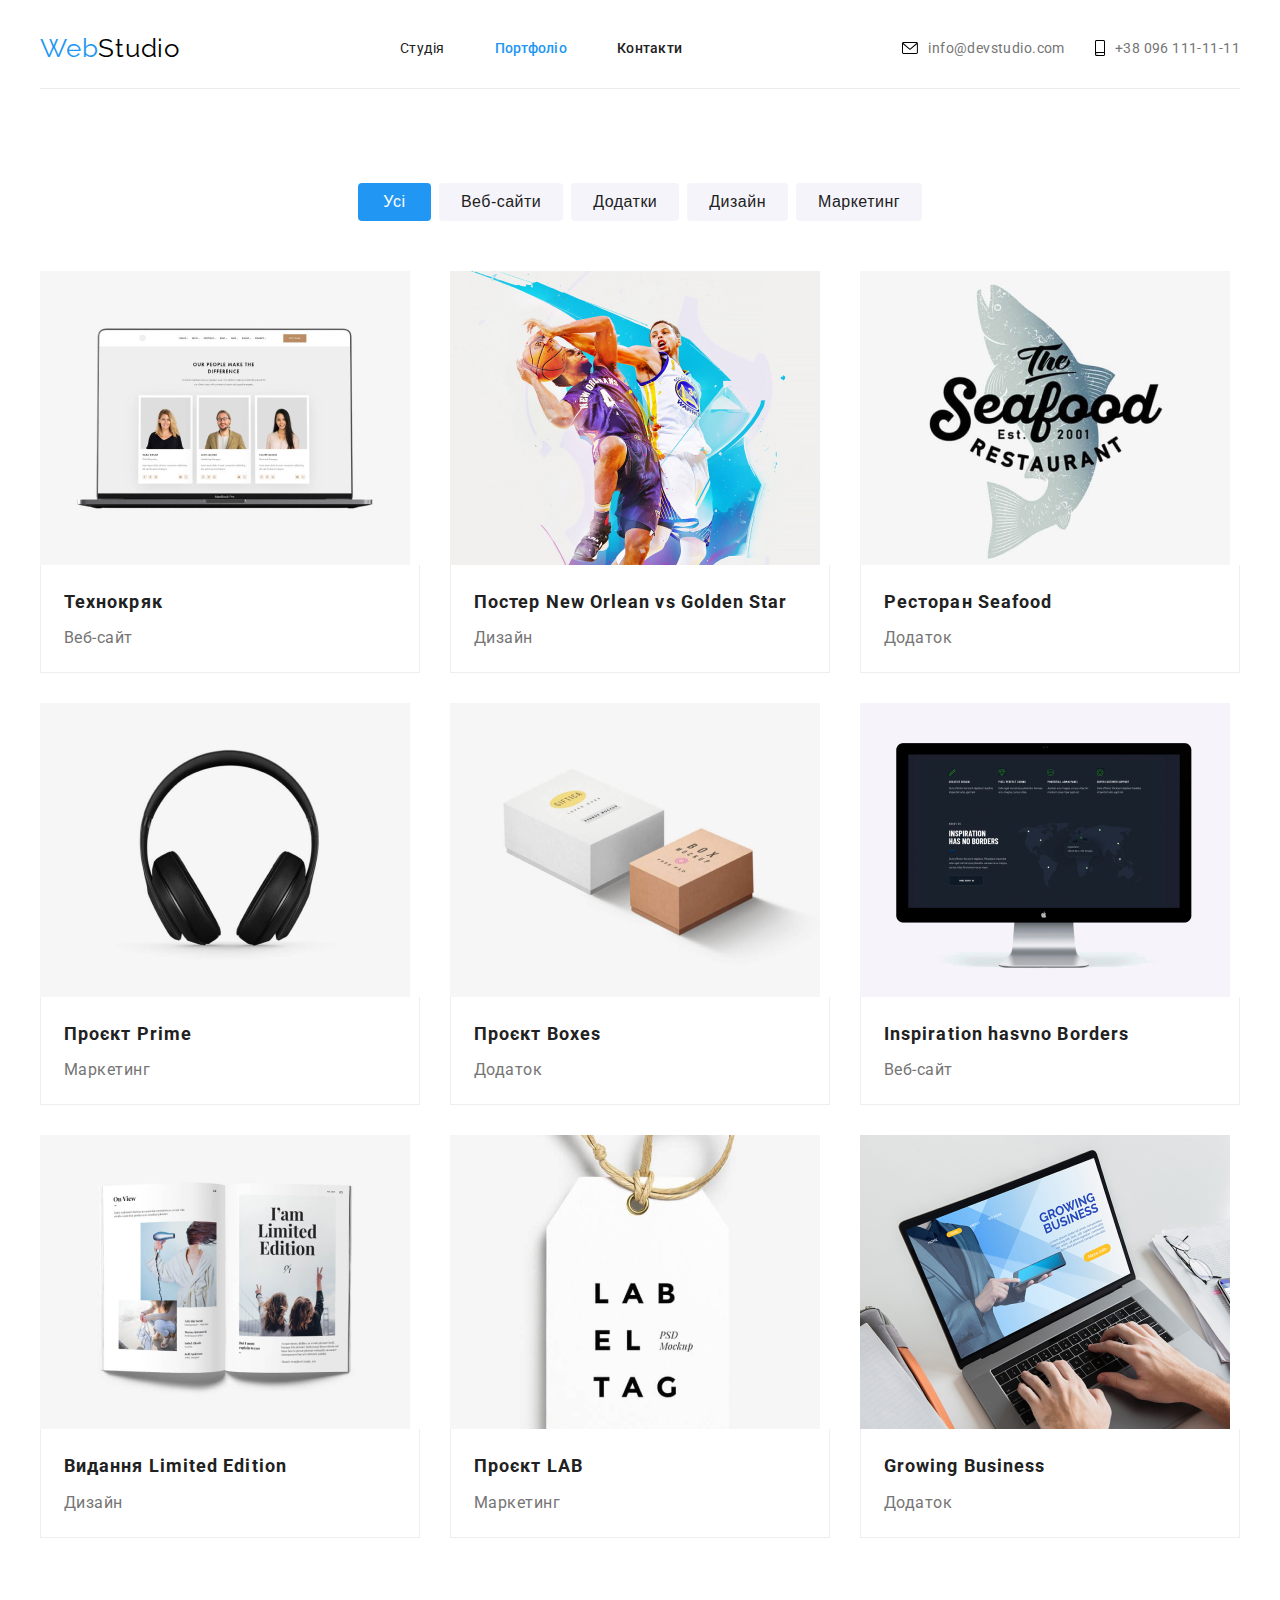
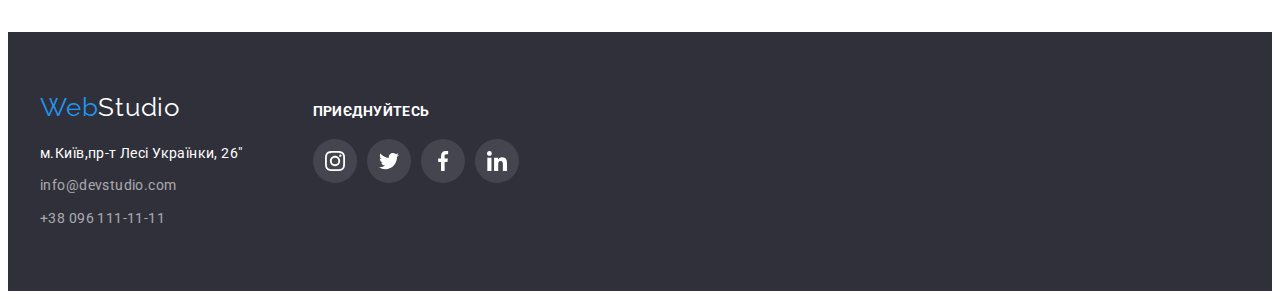
==== commit 40318d50: "4" ====
--- a/portfolio.html
+++ b/portfolio.html
@@ -19,10 +19,10 @@
           <a class="logo" href="./index.html" rel="home">Web<span>Studio</span></a>
           <ul class="menu">
             <li class="iten">
-              <a class="text" href="./index.html">Студія</a>
+              <a class="text studia" href="./index.html">Студія</a>
             </li>
             <li class="iten" >
-              <a class="page" href="./portfolio.html">Портфоліо</a>
+              <a class="page portf" href="./portfolio.html">Портфоліо</a>
             </li>
             <li class="iten">
               <a class="page" href="./">Контакти</a>
@@ -31,7 +31,7 @@
         <ul class="cont">
          
           <li class="contacts">
-           
+         
              <a class="mail" href="mailto:info@devstudio.com">
               <svg class="contact-icon" width="16" height="12">
                 <use href="./images/icons.svg#icon-envelope-hover"></use>
@@ -41,18 +41,18 @@
         </li>
   
           <li class="contacts">
-           
+            
              <a class="tel" href="tel:+380961111111">
               <svg class="contact-icon" width="10" height="16">
                 <use href="./images/icons.svg#icon-smartphone"></use>
                </svg>
               +38 096 111-11-11</a>
-         
+          
           </li>
   
         </ul>
       </nav>
-    </div>
+    </div> 
       </header>
 <main>
     <section class="section">
--- a/css/styles.css
+++ b/css/styles.css
@@ -104,6 +104,7 @@
     display: flex;
     justify-content: right;
     align-items: center;
+    gap: 30px;
 }
 
 .contacts{
@@ -111,9 +112,8 @@
     justify-content: center;
     align-items: center;
 }
-.contacts:not(:last-child){
-    margin-right: 30px;
-    }
+
+    
  .contact-link:hover{
         fill:var(--btn-bg-color);
     }
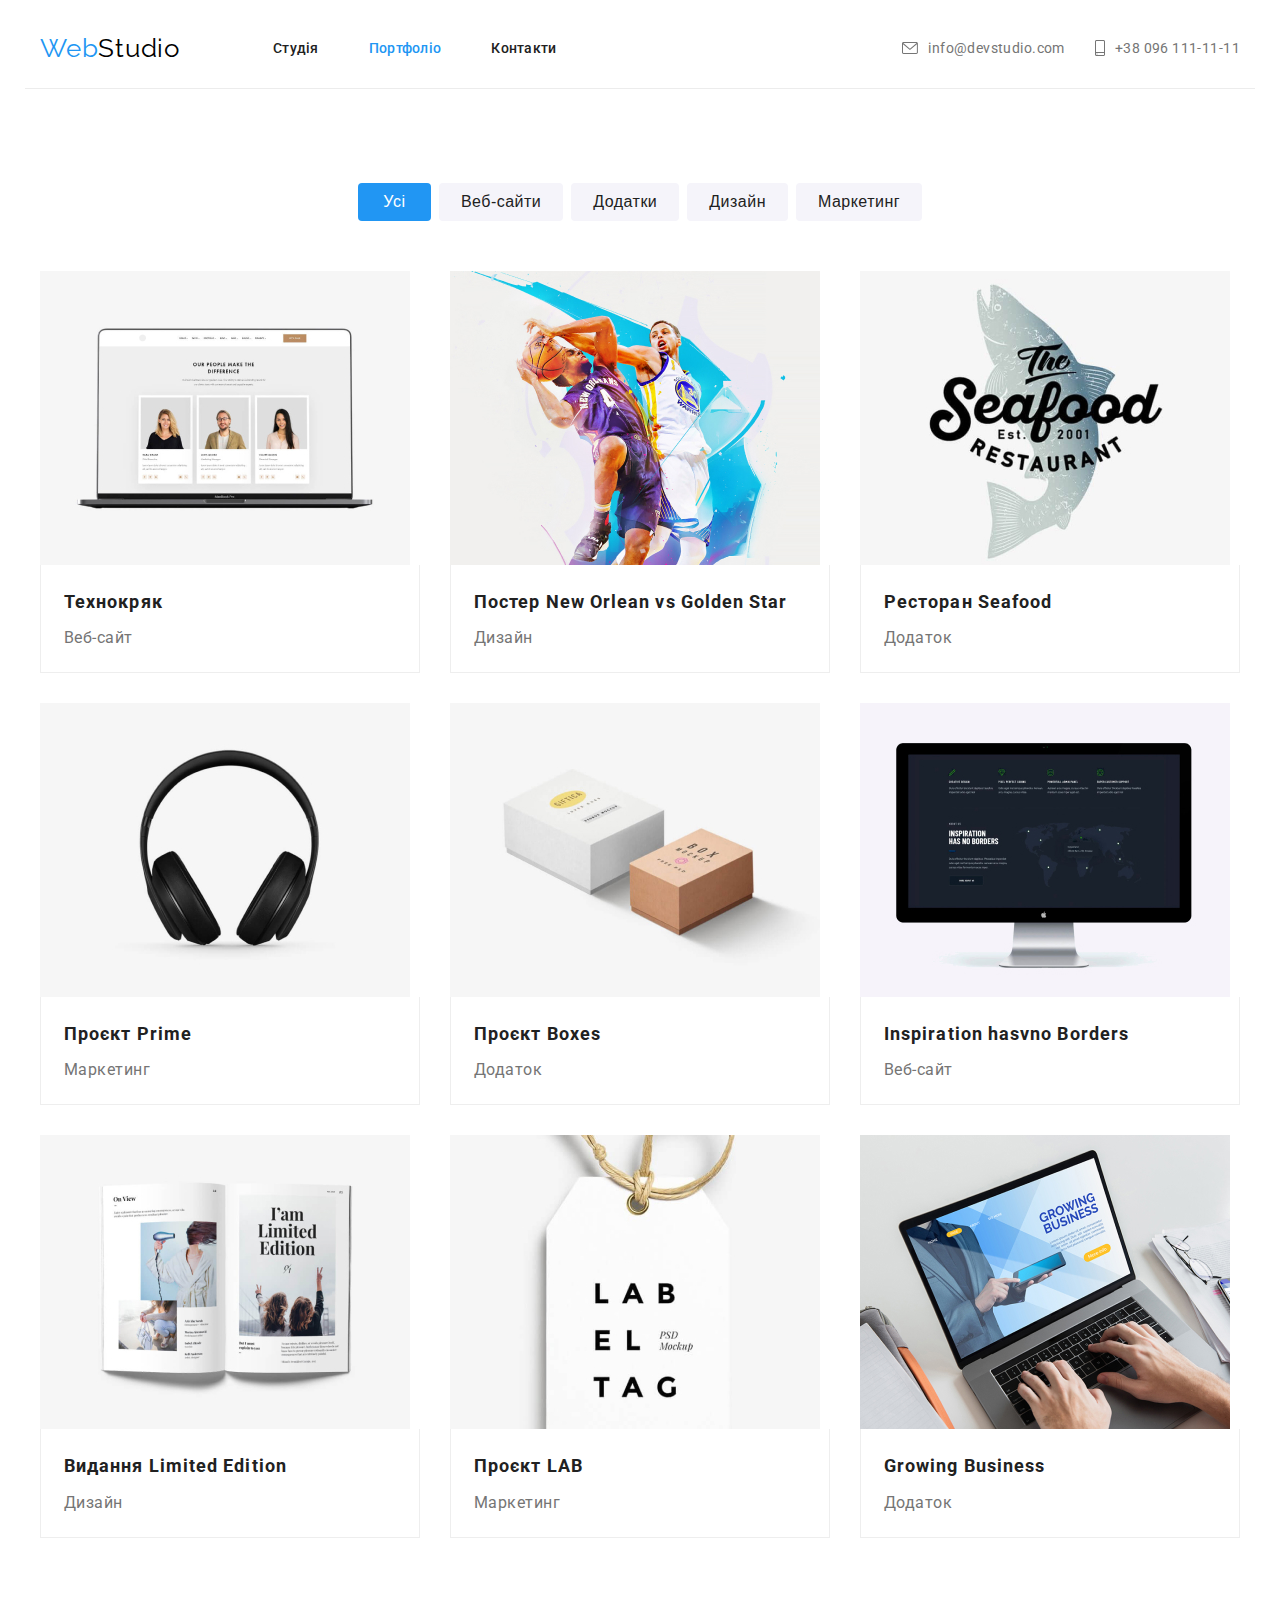
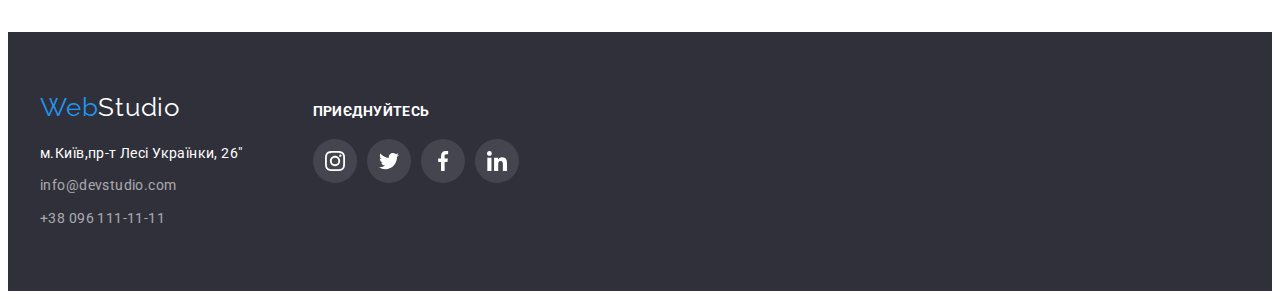
==== commit 35bc69f4: "4" ====
--- a/portfolio.html
+++ b/portfolio.html
@@ -14,12 +14,12 @@
 </head>
 <body>
     <header>
-      <div class="container">
+      <div class="container start">
         <nav class="site-nav">
           <a class="logo" href="./index.html" rel="home">Web<span>Studio</span></a>
           <ul class="menu">
             <li class="iten">
-              <a class="text studia" href="./index.html">Студія</a>
+              <a class="page" href="./index.html">Студія</a>
             </li>
             <li class="iten" >
               <a class="page portf" href="./portfolio.html">Портфоліо</a>
@@ -28,7 +28,9 @@
               <a class="page" href="./">Контакти</a>
             </li>
           </ul>
-        <ul class="cont">
+       
+      </nav>
+       <ul class="cont">
          
           <li class="contacts">
          
@@ -51,7 +53,6 @@
           </li>
   
         </ul>
-      </nav>
     </div> 
       </header>
 <main>
@@ -67,100 +68,100 @@
         </ul>
          <ul class="project">
                <li class="bloc"> 
-                <div class="shadow">
+          
                 <a class="main-foto" href=""><img src="./images-portfolio/img1.jpg" alt="картинка1" width="370" height="294">
                 <div class="poster"> 
                 <h2 class="project-name">Технокряк</h2>
                 <p class="project-deal">Веб-сайт</p>
               </div>
                </a>
-              </div>
+            
                </li>
 
                 <li class="bloc">
-                <div class="shadow">
+              
                 <a class="main-foto" href=""><img src="./images-portfolio/img2.jpg" alt="картинка2" width="370" height="294">
                 <div class="poster">
                 <h2 class="project-name">Постер New Orlean vs Golden Star</h2>
                  <p class="project-deal">Дизайн</p>
                 </div>
               </a>
-            </div>
+           
                 </li>
 
                 <li class="bloc">
-                  <div class="shadow">
+               
                 <a class="main-foto" href=""><img src="./images-portfolio/img3.jpg" alt="картинка3" width="370" height="294">
                  <div class="poster">
                 <h2 class="project-name">Ресторан Seafood</h2>
                  <p class="project-deal">Додаток</p>
                 </div>
               </a>
-            </div>
+           
                 </li>
           
                 <li class="bloc">
-                  <div class="shadow">
+                
                 <a class="main-foto" href=""><img src="./images-portfolio/img4.jpg" alt="картинка4" width="370" height="294">
                   <div class="poster">
                   <h2 class="project-name">Проєкт Prime</h2>
                  <p class="project-deal">Маркетинг</p>
                 </div> 
               </a>
-            </div>
-                </li>
-                <li class="bloc">
-                  <div class="shadow">
+            
+                </li>
+                <li class="bloc">
+                
                  <a class="main-foto" href=""><img src="./images-portfolio/img5.jpg" alt="картинка5" width="370" height="294">
                  <div class="poster">
                  <h2 class="project-name">Проєкт Boxes</h2>
                 <p class="project-deal">Додаток</p>
               </div> 
             </a>
-                  </div>
-                </li>
-                
-                <li class="bloc">
-                  <div class="shadow">
+               
+                </li>
+                
+                <li class="bloc">
+               
                 <a class="main-foto" href=""><img src="./images-portfolio/img6.jpg" alt="картинка6" width="370" height="294">
                 <div class="poster"> 
                 <h2 class="project-name">Inspiration hasvno Borders </h2>
                  <p class="project-deal">Веб-сайт</p>
                 </div> 
                 </a>
-            </div>
+           
               </li>
                 <li class="bloc">
-                  <div class="shadow">
+                 
                 <a class="main-foto" href=""><img src="./images-portfolio/img7.jpg" alt="картинка7" width="370" height="294">
                 <div class="poster"> 
                 <h2 class="project-name">Видання Limited Edition</h2>
                  <p class="project-deal">Дизайн</p>
                 </div> 
               </a>
-            </div>
-                </li>
-                
-                <li class="bloc">
-                  <div class="shadow">
+        
+                </li>
+                
+                <li class="bloc">
+                 
                 <a class="main-foto" href=""><img src="./images-portfolio/img8.jpg" alt="картинка8" width="370" height="294">
                 <div class="poster">
                 <h2 class="project-name">Проєкт LAB</h2>
                  <p class="project-deal">Маркетинг</p>
                 </div> 
               </a>
-            </div>
+            
                 </li>
 
                 <li class="bloc">
-                  <div class="shadow">
+                 
                  <a class="main-foto" href=""><img src="./images-portfolio/img9.jpg" alt="картинка9" width="370" height="294">
                  <div class="poster">
                  <h2 class="project-name">Growing Business</h2>
                  <p class="project-deal">Додаток</p>
                 </div> 
               </a>
-            </div>
+         
                 </li>
             </ul>
         </div>
--- a/css/styles.css
+++ b/css/styles.css
@@ -33,12 +33,18 @@
     height: auto;
 }
 .container{
+
 width: 1200px;
 padding-left: 15px;
 padding-right: 15px;
 margin-left: auto;
 margin-right: auto;
 }
+
+ .start{
+    display: flex;
+    border-bottom: 1px solid #ececec;
+}
 .section{
     padding-top: 94px;
     padding-bottom: 94px;
@@ -47,9 +53,9 @@
 
 .site-nav{
     display: flex;
-   justify-content: space-between;
-    align-items: center;
-    border-bottom: 1px solid #ececec;
+
+    align-items: center;
+   
 }
 
 .menu {
@@ -66,6 +72,7 @@
     display: inline-block;
     padding-top: 24px;
     padding-bottom: 24px;
+    margin-right: 93px;
 
 
     font-family: 'Raleway', sans-serif; 
@@ -102,9 +109,9 @@
 }
 .cont{
     display: flex;
-    justify-content: right;
-    align-items: center;
+
     gap: 30px;
+    margin-left: auto;
 }
 
 .contacts{
@@ -120,6 +127,7 @@
 
 .contact-icon{
     margin-right: 10px;
+    fill: var(--primary-text-color);
 }
 .mail{
     display: flex;
@@ -280,6 +288,9 @@
 .feature:not(:last-child){
 margin-right: 30px;
 }
+.works{
+    padding-top: 0;
+}
 .skills{
     text-align: center;
     color: var(--title-text-color);
@@ -421,6 +432,7 @@
      background-color: #fff;
      border: 1px solid #afb1b8;
      border-radius: 4px;
+     outline: transparent;
      }
 
 
@@ -451,6 +463,8 @@
 .page-footer {
 
    background-color: #2f303A;
+   padding-top: 60px;
+   padding-bottom: 60px;
 
 }
 
@@ -462,7 +476,6 @@
 .page-footer .feedback {
     letter-spacing: 0.03em;
     line-height: 1.7;
-    padding-bottom: 60px;
 }
 .page-footer .feedback:hover {
     color:var(--accent-color);
@@ -472,7 +485,6 @@
     color: var(--accent-color);
     font-size: 26px;
     letter-spacing: 0.03em;
-    padding-top: 60px;
     display:inline-flex;
     margin-bottom: 20px;
 
@@ -524,7 +536,6 @@
     justify-content: left;
     align-items: center;
     gap: 10px;
-    margin-bottom: 30px;
 }
 
 .footer-link{
@@ -552,8 +563,8 @@
 
 
 
-.text .studia:hover,
-.text .studia:focus
+ .studia:hover,
+ .studia:focus
 {
     color: var(--accent-color);
 }
@@ -619,16 +630,16 @@
 }
 
 
-.shadow:hover,
-.shadow:focus{
+.main-foto:hover,
+.main-foto:focus{
     box-shadow: 0px 1px 1px rgba(0, 0, 0, 0.12), 0px 4px 4px rgba(0, 0, 0, 0.06), 1px 4px 6px rgba(0, 0, 0, 0.16);
 
 }
 
 .main-foto{
     display: block;
-    max-width: 100%;
-    height:auto;
+    outline: transparent;
+
 }
 
 .poster{
